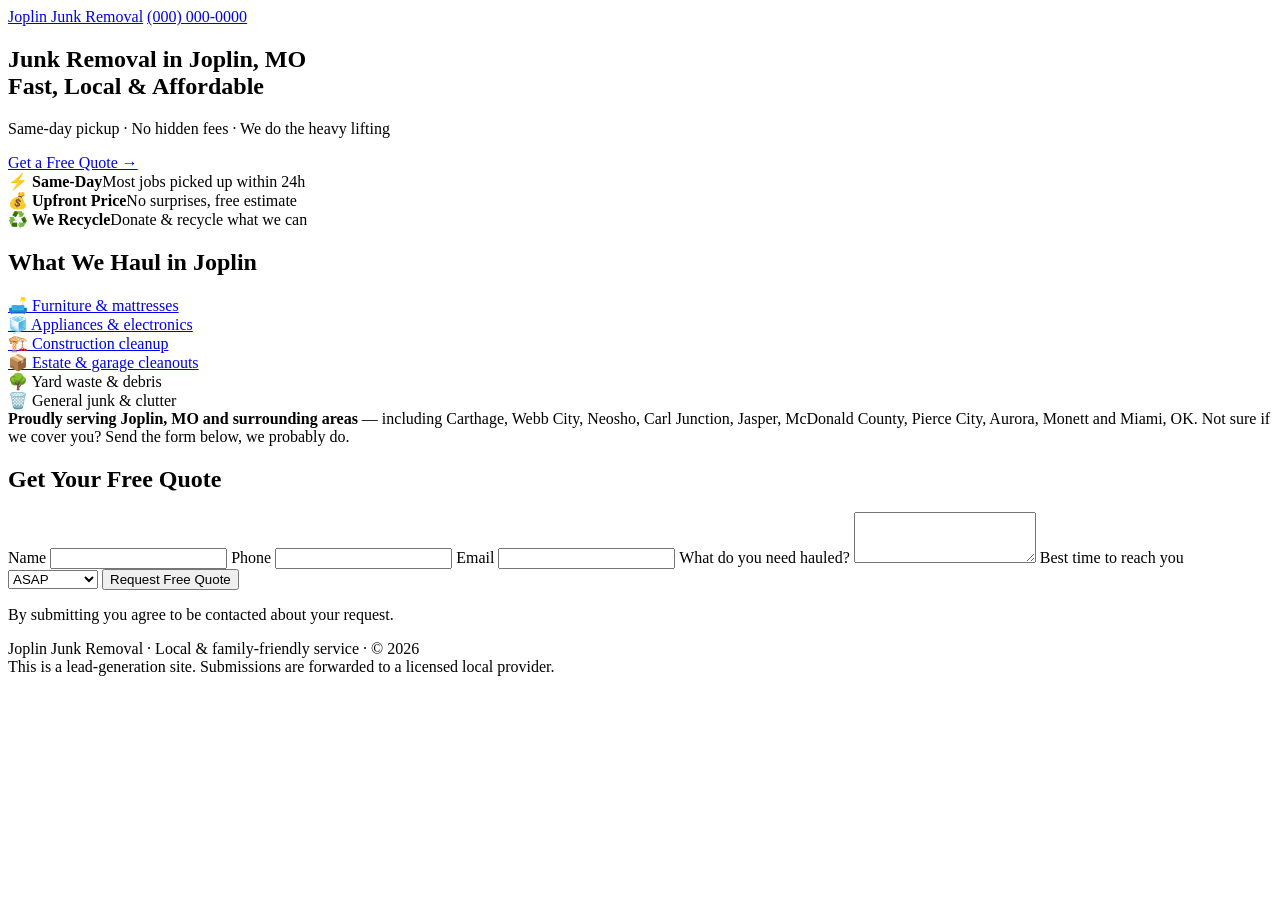
==== index.html @ 725fcb81 "deploy" ====
<!DOCTYPE html>
<html lang="en">
<head>
<meta charset="UTF-8" />
<meta name="viewport" content="width=device-width, initial-scale=1.0" />
<title>Junk Removal in Joplin, MO | Fast, Local & Affordable</title>
<meta name="description" content="Need junk removal in Joplin, MO? We haul furniture, appliances, yard waste and debris fast. Same-day pickup available. Get a free quote today." />
<script type="application/ld+json">
{
  "@context": "https://schema.org",
  "@type": "LocalBusiness",
  "name": "Joplin Junk Removal",
  "areaServed": "Joplin, MO",
  "telephone": "+1-000-000-0000",
  "url": "https://liuxiaohang666888.github.io/joplin-junk",
  "priceRange": "$$",
  "address": { "@type": "PostalAddress", "addressLocality": "Joplin", "addressRegion": "MO", "addressCountry": "US" }
}
</script>
<link rel="stylesheet" href="style.css" />
</head>
<body>

<header>
  <div class="wrap">
    <a href="./">Joplin Junk Removal</a>
    <a class="phone" href="tel:+10000000000">(000) 000-0000</a>
  </div>
</header>

<section class="hero">
  <div class="wrap">
    <h1>Junk Removal in Joplin, MO<br/>Fast, Local &amp; Affordable</h1>
    <p>Same-day pickup &middot; No hidden fees &middot; We do the heavy lifting</p>
    <a class="btn" href="#quote">Get a Free Quote &rarr;</a>
  </div>
</section>

<section class="wrap benefits">
  <div class="benefit"><b>⚡ Same-Day</b>Most jobs picked up within 24h</div>
  <div class="benefit"><b>💰 Upfront Price</b>No surprises, free estimate</div>
  <div class="benefit"><b>♻️ We Recycle</b>Donate &amp; recycle what we can</div>
</section>

<section class="section wrap">
  <h2>What We Haul in Joplin</h2>
  <div class="services">
    <div><a href="furniture-removal.html">🛋️ Furniture &amp; mattresses</a></div>
    <div><a href="appliance-removal.html">🧊 Appliances &amp; electronics</a></div>
    <div><a href="construction-debris.html">🏗️ Construction cleanup</a></div>
    <div><a href="estate-cleanout.html">📦 Estate &amp; garage cleanouts</a></div>
    <div>🌳 Yard waste &amp; debris</div>
    <div>🗑️ General junk &amp; clutter</div>
  </div>
  <div class="area">
    <b>Proudly serving Joplin, MO and surrounding areas</b> — including Carthage, Webb City, Neosho, Carl Junction, Jasper, McDonald County, Pierce City, Aurora, Monett and Miami, OK. Not sure if we cover you? Send the form below, we probably do.
  </div>
</section>

<section class="section wrap" id="quote">
  <h2>Get Your Free Quote</h2>
  <!-- 表单已接好：客户填完 → 自动发到你 QQ 邮箱，无需注册账号 -->
  <form action="https://formsubmit.co/liuxiaohang529@qq.com" method="POST">
    <input type="hidden" name="_subject" value="New Joplin Junk Lead" />
    <input type="hidden" name="_next" value="https://liuxiaohang666888.github.io/joplin-junk/" />
    <label>Name</label>
    <input type="text" name="name" required />
    <label>Phone</label>
    <input type="tel" name="phone" required />
    <label>Email</label>
    <input type="email" name="email" />
    <label>What do you need hauled?</label>
    <textarea name="message" rows="3"></textarea>
    <label>Best time to reach you</label>
    <select name="timing">
      <option>ASAP</option>
      <option>This week</option>
      <option>Just pricing</option>
    </select>
    <button type="submit">Request Free Quote</button>
    <p class="note">By submitting you agree to be contacted about your request.</p>
  </form>
</section>

<footer>
  <div class="wrap">
    Joplin Junk Removal &middot; Local &amp; family-friendly service &middot; &copy; 2026<br/>
    This is a lead-generation site. Submissions are forwarded to a licensed local provider.
  </div>
</footer>

</body>
</html>
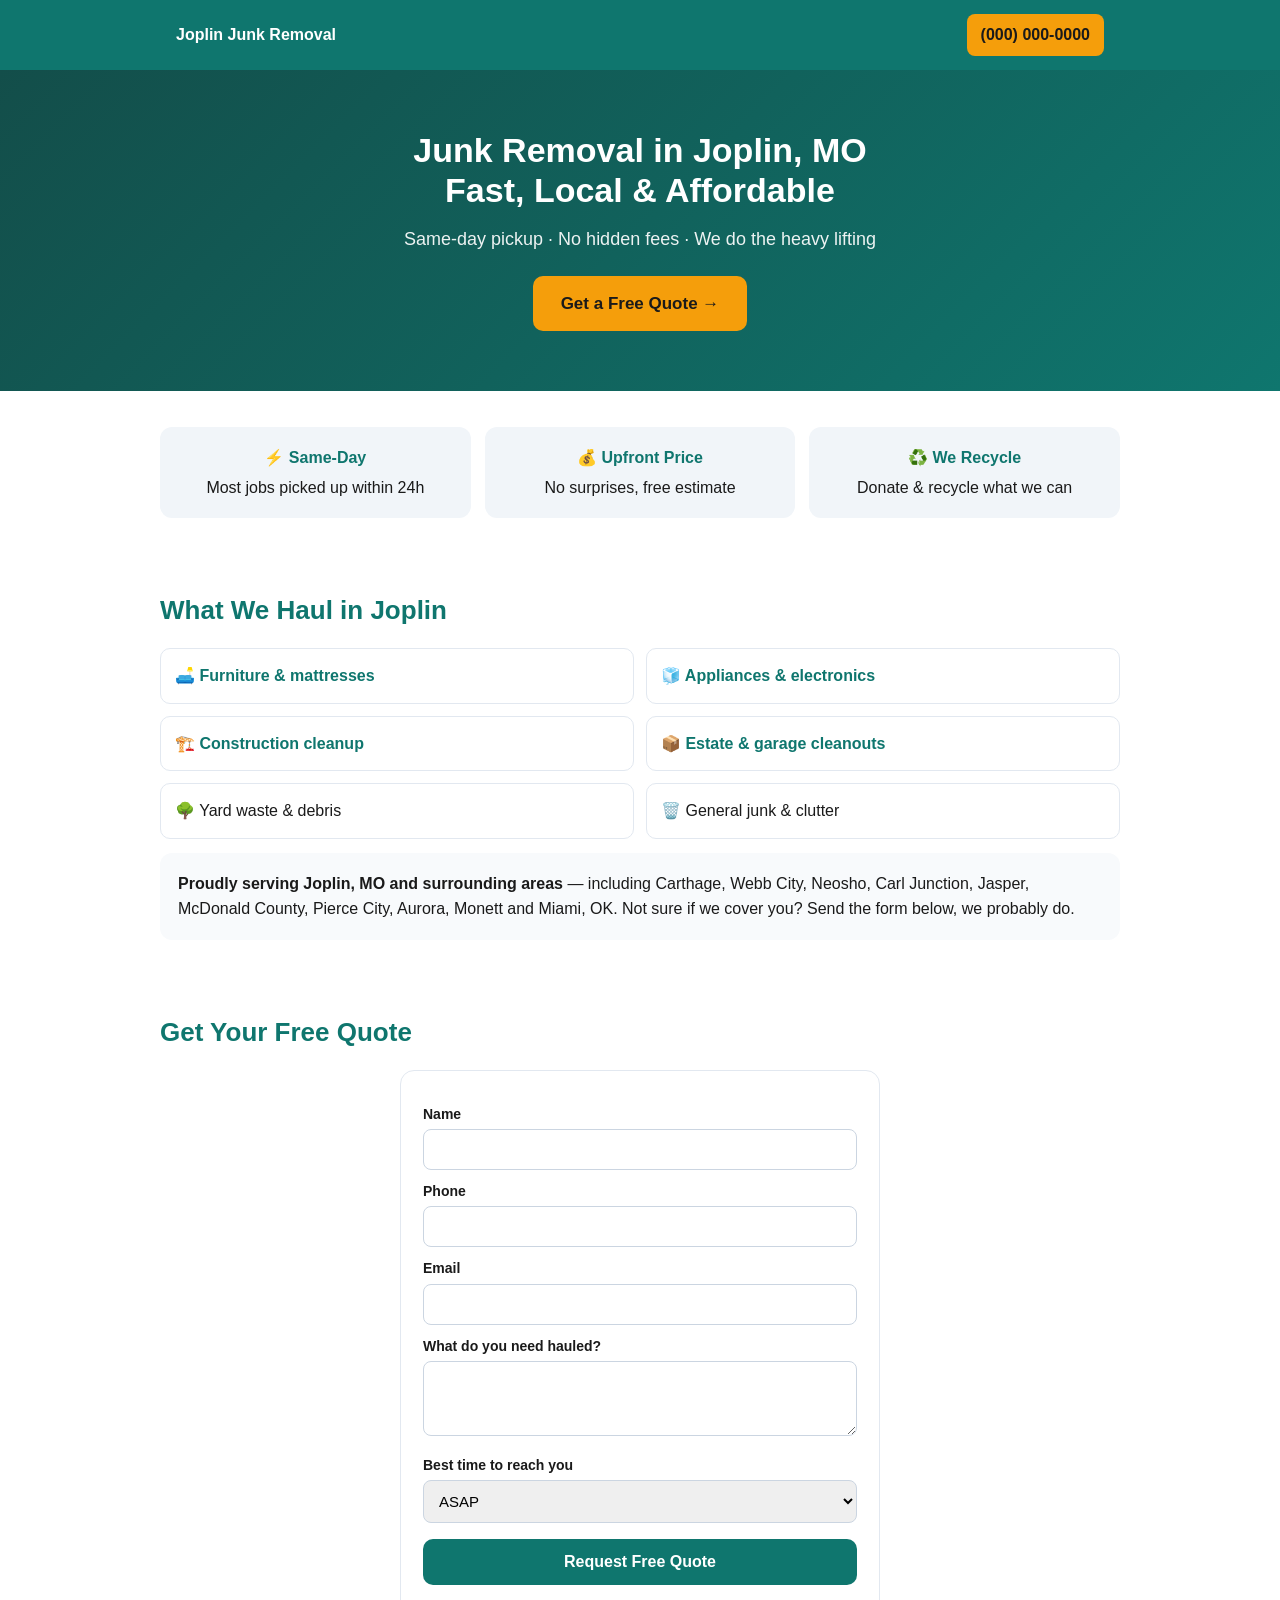
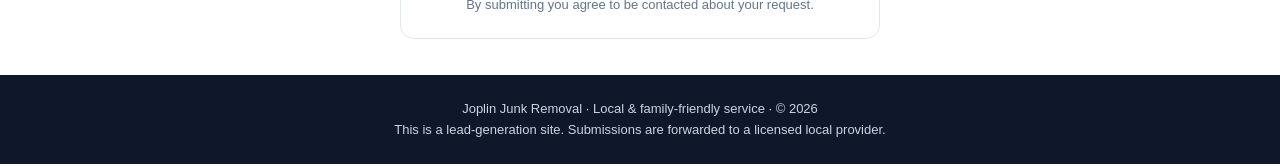
==== commit 4aee9e25: "deploy" ====
--- a/index.html
+++ b/index.html
@@ -12,7 +12,7 @@
   "name": "Joplin Junk Removal",
   "areaServed": "Joplin, MO",
   "telephone": "+1-000-000-0000",
-  "url": "https://liuxiaohang666888.github.io/joplin-junk",
+  "url": "https://liuxiaohang666888.github.io/joplin-junk/",
   "priceRange": "$$",
   "address": { "@type": "PostalAddress", "addressLocality": "Joplin", "addressRegion": "MO", "addressCountry": "US" }
 }
--- a/style.css
+++ b/style.css
@@ -0,0 +1,30 @@
+*{box-sizing:border-box;margin:0;padding:0}
+body{font-family:-apple-system,BlinkMacSystemFont,"Segoe UI",Roboto,Helvetica,Arial,sans-serif;color:#1a1a1a;line-height:1.6}
+.wrap{max-width:960px;margin:0 auto;padding:0 16px}
+header{background:#0f766e;color:#fff;padding:14px 0}
+header .wrap{display:flex;justify-content:space-between;align-items:center;flex-wrap:wrap;gap:8px}
+header a{color:#fff;text-decoration:none;font-weight:700}
+.phone{background:#f59e0b;color:#1a1a1a;padding:8px 14px;border-radius:8px;font-weight:800;white-space:nowrap}
+.hero{background:linear-gradient(135deg,#134e4a,#0f766e);color:#fff;padding:60px 0;text-align:center}
+.hero h1{font-size:34px;line-height:1.2;margin-bottom:14px}
+.hero p{font-size:18px;opacity:.92;margin-bottom:22px}
+.btn{display:inline-block;background:#f59e0b;color:#1a1a1a;font-weight:800;padding:14px 28px;border-radius:10px;text-decoration:none;font-size:17px}
+.benefits{display:grid;grid-template-columns:repeat(3,1fr);gap:14px;padding:36px 0}
+.benefit{background:#f1f5f9;border-radius:12px;padding:18px;text-align:center}
+.benefit b{display:block;font-size:16px;margin-bottom:4px;color:#0f766e}
+.section{padding:36px 0}
+.section h2{font-size:26px;margin-bottom:16px;color:#0f766e}
+.services{display:grid;grid-template-columns:repeat(2,1fr);gap:12px}
+.services div{background:#fff;border:1px solid #e2e8f0;border-radius:10px;padding:14px}
+.services a{color:#0f766e;text-decoration:none;font-weight:600}
+.area{background:#f8fafc;border-radius:12px;padding:18px;margin-top:14px}
+form{background:#fff;border:1px solid #e2e8f0;border-radius:14px;padding:22px;max-width:480px;margin:0 auto}
+form label{display:block;font-size:14px;font-weight:600;margin:10px 0 4px}
+form input,form select,form textarea{width:100%;padding:11px;border:1px solid #cbd5e1;border-radius:8px;font-size:15px}
+form button{width:100%;margin-top:16px;background:#0f766e;color:#fff;border:0;padding:14px;border-radius:10px;font-weight:800;font-size:16px;cursor:pointer}
+.note{text-align:center;font-size:13px;color:#64748b;margin-top:10px}
+footer{background:#0f172a;color:#cbd5e1;padding:24px 0;font-size:13px;text-align:center}
+.faq{margin-top:14px}
+.faq details{border:1px solid #e2e8f0;border-radius:10px;padding:12px 14px;margin-bottom:8px;background:#fff}
+.faq summary{font-weight:600;cursor:pointer;color:#0f766e}
+@media(max-width:640px){.benefits,.services{grid-template-columns:1fr}.hero h1{font-size:27px}}
